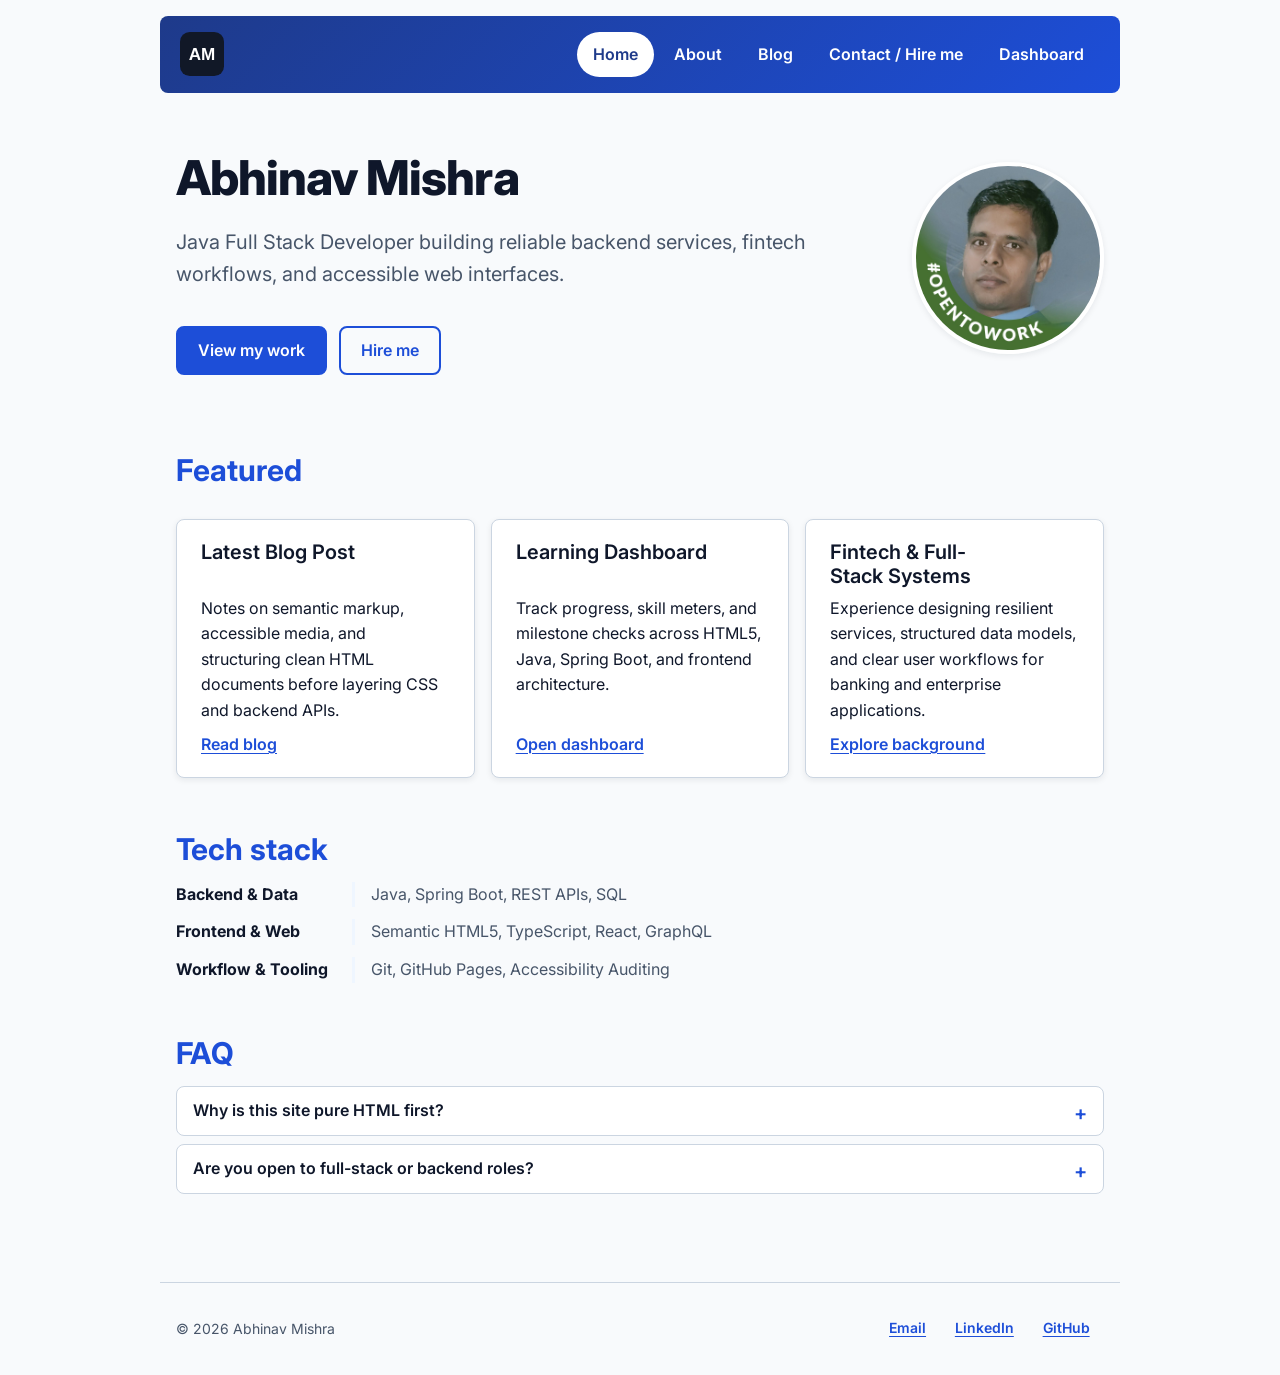
==== index.html @ 23d0f758 "Portfolio site: HTML + CSS (Phase 1 frontend)" ====
<!DOCTYPE html>
<html lang="en">
<head>
  <meta charset="utf-8">
  <meta name="viewport" content="width=device-width, initial-scale=1">
  <title>Home | Abhinav Mishra</title>
  <meta name="description" content="Portfolio and learning dashboard of Abhinav Mishra, Java Full Stack Developer focusing on backend systems, APIs, and accessible web interfaces.">
  <meta name="author" content="Abhinav Mishra">
  <link rel="icon" type="image/svg+xml" href="data:image/svg+xml,%3Csvg%20xmlns='http://www.w3.org/2000/svg'%20viewBox='0%200%2032%2032'%3E%3Crect%20width='32'%20height='32'%20rx='6'%20fill='%23111827'/%3E%3Ctext%20x='50%25'%20y='56%25'%20dominant-baseline='middle'%20text-anchor='middle'%20fill='%23ffffff'%20font-family='sans-serif'%20font-size='14'%20font-weight='bold'%3EAM%3C/text%3E%3C/svg%3E">
  <meta property="og:title" content="Home | Abhinav Mishra">
  <meta property="og:description" content="Java Full Stack Developer portfolio covering backend engineering, learning notes, and accessible HTML5.">
  <meta property="og:image" content="https://abhinavmishra904.github.io/images/profile.jpeg">
  <meta property="og:type" content="website">
  <!-- Day 11: the ONE shared stylesheet for every page -->
  <link rel="stylesheet" href="css/style.css">
</head>
<body>
  <a href="#main-content">Skip to main content</a>

  <header>
    <a href="index.html" aria-label="Abhinav Mishra Home">
      <svg width="36" height="36" viewBox="0 0 36 36" role="img" aria-label="AM monogram logo">
        <rect width="36" height="36" rx="8" fill="#111827"></rect>
        <text x="18" y="23" text-anchor="middle" fill="#ffffff" font-family="sans-serif" font-size="14" font-weight="bold">AM</text>
      </svg>
    </a>
    <nav aria-label="Main">
      <ul>
        <li><a href="index.html" aria-current="page">Home</a></li>
        <li><a href="about.html">About</a></li>
        <li><a href="blog.html">Blog</a></li>
        <li><a href="apply.html">Contact / Hire me</a></li>
        <li><a href="dashboard.html">Dashboard</a></li>
      </ul>
    </nav>
  </header>

  <main id="main-content">
    <section aria-labelledby="hero-heading">
      <h1 id="hero-heading">Abhinav Mishra</h1>
      <p>Java Full Stack Developer building reliable backend services, fintech workflows, and accessible web interfaces.</p>
      <img src="images/profile.jpeg" alt="Portrait of Abhinav Mishra" width="320" height="320" fetchpriority="high">
      <p>
        <a href="blog.html">View my work</a>
        <a href="apply.html">Hire me</a>
      </p>
    </section>

    <section aria-labelledby="featured-heading">
      <h2 id="featured-heading">Featured</h2>
      <article>
        <h3>Latest Blog Post</h3>
        <p>Notes on semantic markup, accessible media, and structuring clean HTML documents before layering CSS and backend APIs.</p>
        <a href="blog.html">Read blog</a>
      </article>
      <article>
        <h3>Learning Dashboard</h3>
        <p>Track progress, skill meters, and milestone checks across HTML5, Java, Spring Boot, and frontend architecture.</p>
        <a href="dashboard.html">Open dashboard</a>
      </article>
      <article>
        <h3>Fintech &amp; Full-Stack Systems</h3>
        <p>Experience designing resilient services, structured data models, and clear user workflows for banking and enterprise applications.</p>
        <a href="about.html">Explore background</a>
      </article>
    </section>

    <section aria-labelledby="stack-heading">
      <h2 id="stack-heading">Tech stack</h2>
      <dl>
        <dt>Backend &amp; Data</dt>
        <dd>Java, Spring Boot, REST APIs, SQL</dd>
        <dt>Frontend &amp; Web</dt>
        <dd>Semantic HTML5, TypeScript, React, GraphQL</dd>
        <dt>Workflow &amp; Tooling</dt>
        <dd>Git, GitHub Pages, Accessibility Auditing</dd>
      </dl>
    </section>

    <section aria-labelledby="faq-heading">
      <h2 id="faq-heading">FAQ</h2>
      <details>
        <summary>Why is this site pure HTML first?</summary>
        <p>Starting with semantic HTML5 and keyboard accessibility ensures the underlying document structure and navigation work before adding visual styling and backend integration.</p>
      </details>
      <details>
        <summary>Are you open to full-stack or backend roles?</summary>
        <p>Yes. Use the Contact / Hire me page to share role details, project scope, or collaboration inquiries.</p>
      </details>
    </section>
  </main>

  <footer>
    <p>&copy; <time datetime="2026">2026</time> Abhinav Mishra</p>
    <ul>
      <li><a href="mailto:abhinavmishra904@gmail.com">Email</a></li>
      <li><a href="https://linkedin.com/in/abhinav-mishra-3a20361ab" target="_blank" rel="noopener noreferrer">LinkedIn</a></li>
      <li><a href="https://github.com/abhinavmishra904" target="_blank" rel="noopener noreferrer">GitHub</a></li>
    </ul>
  </footer>

  <!--
  Day 5 Testing Results:
  - W3C Validator (2026-11-19): 0 errors on all 6 pages. Fixed: favicon data: URL had raw spaces (now %20).
    1 warning left on about.html: table border="1" is obsolete; replace with CSS in Week 2.
  - Lighthouse Accessibility (index.html): 23/24 audits passed. Failing: touch target size (nav links, FAQ summaries, footer links too small/close; needs 24x24px) — fix with CSS padding in Week 2
  - Navigation check: all nav, in-page #anchor and image paths resolve on all 6 pages (automated check).
  - Keyboard tab test (index.html): PASS — skip link is the first Tab stop, Enter on it jumps into main content, Enter opens FAQ details.
  -->
</body>
</html>
---- css/style.css ----
/* =====================================================================
   Abhinav Mishra — Portfolio stylesheet (Day 16 reference solution)
   = the Day 11 stylesheet + a new section 8, PAGE LAYOUT (Day 16), which lays
   out every page with Flexbox and Grid, mobile-first, from 320px to desktop.
   ONE file for all 6 pages. Order: fonts → tokens → reset → base →
   layout → components → page-specific → PAGE LAYOUT → media queries.
   ===================================================================== */


/* ===================================================================
   0. FONTS — @import must be the FIRST rule in the file
   =================================================================== */
@import url("https://fonts.googleapis.com/css2?family=Inter:wght@400;600;800&display=swap");


/* ===================================================================
   1. TOKENS
   Every text/background pair below was measured (WCAG AA 4.5:1 text, 3:1 UI)
   =================================================================== */
:root {
  /* Colours — light theme */
  --brand: #1d4ed8;          /* on --bg 6.4:1, white on it 6.7:1 */
  --brand-dark: #1e3a8a;     /* hover; white on it 10.4:1 */
  --brand-soft: #eff6ff;     /* tints: tags, aside, featured */
  --on-brand: #ffffff;       /* text on brand-coloured buttons */
  --accent: #b45309;         /* focus ring: 4.8:1 on --bg */
  --danger: #b91c1c;
  --bg: #f8fafc;
  --surface: #ffffff;
  --text: #0f172a;           /* 17.1:1 on --bg */
  --text-muted: #475569;     /* 7.2:1 on --bg */
  --border: #cbd5e1;
  --mark-bg: #fde68a;
  --mark-text: #0f172a;

  /* The header keeps its own colours so it stays dark in BOTH themes */
  --header-from: #1e3a8a;
  --header-to: #1d4ed8;
  --header-text: #ffffff;    /* 6.7–10.4:1 across the gradient */

  /* Fonts */
  --font-sans: "Inter", system-ui, -apple-system, "Segoe UI", Roboto, sans-serif;
  --font-mono: ui-monospace, "SF Mono", Menlo, Consolas, monospace;

  /* Type scale (≈ 1.25 ratio); h1 is fluid but still follows the user's text zoom */
  --step--1: 0.875rem;
  --step-0: 1rem;
  --step-1: 1.25rem;
  --step-2: 1.5rem;
  --step-3: 1.875rem;
  --step-4: clamp(2rem, 1.4rem + 2.5vw, 3rem);

  /* Shape, depth, motion */
  --radius: 0.5rem;
  --radius-sm: 0.25rem;
  --shadow: 0 2px 6px rgb(15 23 42 / 0.08);
  --shadow-hover: 0 10px 24px rgb(15 23 42 / 0.14);
  --speed: 180ms;
  --ease: cubic-bezier(0.2, 0.8, 0.2, 1);
  --tap: 2.75rem;            /* 44px minimum touch target */

  color-scheme: light dark;  /* the browser darkens scrollbars and controls when the OS is dark */
}

/* Dark theme: ONLY variables change — no extra rules needed anywhere else */
@media (prefers-color-scheme: dark) {
  :root {
    --brand: #60a5fa;        /* on --bg 7.4:1 */
    --brand-dark: #93c5fd;   /* hover gets LIGHTER on dark */
    --brand-soft: #1e293b;
    --on-brand: #0b1120;     /* dark text on light-blue buttons 7.4:1 */
    --accent: #fbbf24;
    --danger: #f87171;
    --bg: #0b1120;
    --surface: #111827;
    --text: #f1f5f9;
    --text-muted: #94a3b8;
    --border: #334155;
    --mark-bg: #854d0e;
    --mark-text: #fefce8;
    --shadow: 0 2px 8px rgb(0 0 0 / 0.45);
    --shadow-hover: 0 10px 24px rgb(0 0 0 / 0.65);
  }
}


/* ===================================================================
   2. RESET
   =================================================================== */
*,
*::before,
*::after {
  box-sizing: border-box;
}

input, button, select, textarea {
  font: inherit;             /* form controls don't inherit fonts by default */
  color: inherit;
}

img, video, iframe, svg, canvas {
  max-width: 100%;           /* never overflow the container (phones!) */
}

img, video {
  height: auto;              /* keep the aspect ratio when shrinking */
}


/* ===================================================================
   3. BASE — plain element selectors
   =================================================================== */
html {
  scroll-behavior: smooth;
}

body {
  margin: 0;
  font-family: var(--font-sans);
  font-size: var(--step-0);
  line-height: 1.6;
  color: var(--text);
  background: var(--bg);
  accent-color: var(--brand);          /* checkboxes, radios, range, progress */
  -webkit-font-smoothing: antialiased;
}

h1, h2, h3 {
  line-height: 1.2;
  text-wrap: balance;
  margin: 1.75em 0 0.5em;
}
h1 { font-size: var(--step-4); font-weight: 800; letter-spacing: -0.02em; margin-top: 0.5em; }
h2 { font-size: var(--step-3); font-weight: 700; color: var(--brand); }
h3 { font-size: var(--step-1); font-weight: 600; }

main p,
main li,
main dd {
  max-width: 65ch;
  text-wrap: pretty;
}

a {
  color: var(--brand);
  text-decoration-thickness: 1px;
  text-underline-offset: 0.2em;
  transition: color var(--speed) var(--ease), text-decoration-thickness var(--speed) var(--ease);
}
a:hover { text-decoration-thickness: 2px; }

:focus-visible {
  outline: 3px solid var(--accent);
  outline-offset: 2px;
}

/* Jumping to a #section leaves a little space above the heading */
[id] { scroll-margin-top: 1rem; }

code, pre, kbd { font-family: var(--font-mono); font-size: 0.9em; }
code {
  background: var(--brand-soft);
  padding: 0.1em 0.35em;
  border-radius: var(--radius-sm);
}
pre {
  background: var(--surface);
  border: 1px solid var(--border);
  border-radius: var(--radius);
  padding: 1rem;
  overflow-x: auto;
  line-height: 1.45;
}
pre code { background: none; padding: 0; }   /* no double background inside code blocks */
kbd {
  border: 1px solid var(--border);
  border-bottom-width: 2px;
  border-radius: var(--radius-sm);
  padding: 0.05em 0.4em;
  background: var(--surface);
}

small { font-size: var(--step--1); color: var(--text-muted); }

mark {
  background: var(--mark-bg);
  color: var(--mark-text);
  padding: 0 0.15em;
  border-radius: 0.15em;
}

del { color: var(--text-muted); }
ins { text-decoration-color: var(--brand); }

table {
  width: 100%;
  border-collapse: collapse;
  background: var(--surface);
  border: 1px solid var(--border);
  border-radius: var(--radius);
}
caption {
  text-align: left;
  font-weight: 600;
  padding-bottom: 0.5rem;
}
th, td {
  text-align: left;
  vertical-align: top;
  padding: 0.6rem 0.8rem;
  border-bottom: 1px solid var(--border);
}
th { background: var(--brand-soft); }

figure { margin: 1.5rem 0; }
figcaption { font-size: var(--step--1); color: var(--text-muted); margin-top: 0.5rem; }

blockquote {
  margin: 0;
  padding: 0.5rem 1.25rem;
  border-left: 4px solid var(--brand);
  font-size: var(--step-1);
  font-style: italic;
}
blockquote p { margin: 0; }

address { font-style: normal; }


/* ===================================================================
   4. LAYOUT — the landmarks share one centred column
   =================================================================== */
body > header,
main,
body > footer {
  max-width: 60rem;
  margin-inline: auto;
  padding-inline: 1rem;
}

main {
  padding-block: 1rem 3rem;
}

/* Skip link: off-screen until a keyboard user tabs to it (never display: none) */
a[href="#main-content"] {
  position: absolute;
  left: -9999px;
}
a[href="#main-content"]:focus {
  position: static;
  display: inline-block;
  margin: 0.75rem 1rem;
  padding: 0.6rem 1rem;
  background: var(--brand);
  color: var(--on-brand);
  border-radius: var(--radius);
  font-weight: 600;
}


/* ===================================================================
   5. COMPONENTS
   =================================================================== */

/* ---------- Site header (body > header skips the blog article's own <header>) ---------- */
body > header {
  margin-top: 1rem;
  padding: 1rem 1.25rem;
  background: linear-gradient(135deg, var(--header-from), var(--header-to));
  color: var(--header-text);
  border-radius: var(--radius);
}

body > header > a {                 /* the logo link */
  display: inline-block;
  border-radius: var(--radius);
}
body > header svg { display: block; width: 2.75rem; height: 2.75rem; }

body > header :focus-visible {
  outline-color: var(--header-text);   /* amber on blue was 1.33:1; white is 6.7:1+ */
}

/* ---------- Main nav: touch-friendly chips ---------- */
nav[aria-label="Main"] ul {
  list-style: none;
  margin: 0.75rem 0 0;
  padding: 0;
}
nav[aria-label="Main"] li {
  display: inline-block;
  margin: 0 0.25rem 0.25rem 0;
}
nav[aria-label="Main"] a {
  display: inline-block;
  min-height: var(--tap);
  padding: 0.6rem 1rem;
  color: var(--header-text);
  text-decoration: none;
  font-weight: 600;
  border-radius: 999px;
}
nav[aria-label="Main"] a:hover {
  text-decoration: underline;
  text-underline-offset: 0.3em;
}

/* Current page: a white pill (10.4:1), clearly different from the other links.
   (0,2,2) ties with "nav[aria-label] a:hover" and comes later, so it wins on hover too — no !important */
nav[aria-label="Main"] a[aria-current="page"] {
  background: var(--header-text);
  color: var(--header-from);
}

/* ---------- "On this page" navs (about.html, blog.html) ---------- */
nav[aria-label="On this page"] ul {
  list-style: none;
  padding: 0;
  margin: 0 0 1.5rem;
}
nav[aria-label="On this page"] li {
  display: inline-block;
  margin: 0 0.4rem 0.4rem 0;
}
nav[aria-label="On this page"] a {
  display: inline-block;
  min-height: var(--tap);
  padding: 0.55rem 0.9rem;
  border: 1px solid var(--border);
  border-radius: 999px;
  background: var(--surface);
  text-decoration: none;
  font-size: var(--step--1);
  font-weight: 600;
}
nav[aria-label="On this page"] a:hover { border-color: var(--brand); }

/* ---------- Cards ---------- */
:where(main) article {
  background: var(--surface);
  border: 1px solid var(--border);
  border-radius: var(--radius);
  padding: 1.25rem 1.5rem;
  margin-bottom: 1rem;
  box-shadow: var(--shadow);
}
/* No big gap above the first thing in a card (h3 on the home page, the blog post's <header>) */
:where(main) article > :first-child,
:where(main) article > header > :first-child { margin-top: 0; }

/* Only the home-page cards lift (the transition sits on the NORMAL state) */
[aria-labelledby="featured-heading"] article {
  transition: transform var(--speed) var(--ease), box-shadow var(--speed) var(--ease);
}
[aria-labelledby="featured-heading"] article:hover,
[aria-labelledby="featured-heading"] article:focus-within {
  transform: translateY(-4px);
  box-shadow: var(--shadow-hover);
}
[aria-labelledby="featured-heading"] article a {
  font-weight: 600;
}

/* ---------- Description lists (tech stack, glossary) ---------- */
dl { margin: 0; }
dt {
  font-weight: 700;
  margin-top: 1rem;
}
dd {
  margin: 0.25rem 0 0;
  padding-left: 1rem;
  border-left: 3px solid var(--brand-soft);
  color: var(--text-muted);
}

/* ---------- FAQ: details / summary ---------- */
details {
  background: var(--surface);
  border: 1px solid var(--border);
  border-radius: var(--radius);
  margin-bottom: 0.5rem;
}
summary {
  display: block;                       /* removes the default ▶ marker */
  min-height: var(--tap);
  padding: 0.7rem 2.5rem 0.7rem 1rem;
  font-weight: 600;
  cursor: pointer;
  position: relative;
}
summary::-webkit-details-marker { display: none; }
summary::after {
  content: "+";
  position: absolute;
  right: 1rem;
  top: 0.6rem;
  font-size: 1.25rem;
  color: var(--brand);
}
details[open] summary::after { content: "−"; }
details[open] summary { border-bottom: 1px solid var(--border); }
details > :not(summary) {
  margin: 0;
  padding: 0.75rem 1rem;
}

/* ---------- Buttons (secondary by default, primary for the main action) ---------- */
button,
a[href="blog.html"]:where([aria-labelledby="hero-heading"] *),
a[href="apply.html"]:where([aria-labelledby="hero-heading"] *),
main > p > a[href="index.html"]:only-child {
  display: inline-block;
  min-height: var(--tap);
  padding: 0.6rem 1.25rem;
  border: 2px solid var(--brand);
  border-radius: var(--radius);
  background: transparent;
  color: var(--brand);
  font-weight: 600;
  text-decoration: none;
  cursor: pointer;
  transition: background-color var(--speed) var(--ease), color var(--speed) var(--ease), transform 100ms var(--ease);
}

/* Primary: form submit (not "Save draft"), the first hero link, the 404 link */
button[type="submit"]:not([formnovalidate], [value]),
[aria-labelledby="hero-heading"] p a:first-child,
main > p > a[href="index.html"]:only-child {
  background: var(--brand);
  color: var(--on-brand);
}

button:hover,
[aria-labelledby="hero-heading"] p a:hover,
main > p > a[href="index.html"]:only-child:hover {
  background: var(--brand-dark);
  border-color: var(--brand-dark);
  color: var(--on-brand);
}
button:active { transform: scale(0.97); }
button:disabled { opacity: 0.5; cursor: not-allowed; transform: none; }

/* ---------- Forms (apply.html) ---------- */
form > div { margin-bottom: 1rem; }

fieldset {
  min-width: 0;              /* fieldsets default to min-width: min-content, so wide content
                                (the file input) made apply.html scroll sideways on phones */
  background: var(--surface);
  border: 1px solid var(--border);
  border-radius: var(--radius);
  padding: 1rem 1.25rem 0.5rem;
  margin: 0 0 1.25rem;
}
legend {
  font-weight: 700;
  font-size: var(--step-1);
  color: var(--brand);
  padding-inline: 0.4rem;
}
fieldset > div { margin-bottom: 1rem; }

/* A fieldset INSIDE a fieldset (Work mode, Core skills): lighter, no card */
fieldset fieldset {
  background: transparent;
  border: none;
  border-top: 1px solid var(--border);
  border-radius: 0;
  padding: 0.5rem 0 0;
}
fieldset fieldset legend { font-size: var(--step-0); color: var(--text); padding-inline: 0; }

label[for] {
  display: block;
  font-weight: 600;
  margin-bottom: 0.25rem;
}

/* Radio and checkbox labels wrap their input: make each one a tappable chip */
label:has(> input[type="radio"]),
label:has(> input[type="checkbox"]) {
  display: inline-block;
  min-height: var(--tap);
  padding: 0.55rem 0.9rem 0.55rem 0.6rem;
  margin: 0 0.4rem 0.5rem 0;
  border: 1px solid var(--border);
  border-radius: 999px;
  cursor: pointer;
}
label:has(> input:checked) {
  border-color: var(--brand);
  background: var(--brand-soft);
  font-weight: 600;
}

input:not([type="radio"], [type="checkbox"], [type="file"], [type="hidden"]),
select,
textarea {
  display: block;
  width: 100%;
  min-height: var(--tap);
  padding: 0.55rem 0.75rem;
  background: var(--bg);
  border: 1px solid var(--border);
  border-radius: var(--radius-sm);
  transition: border-color var(--speed) var(--ease), box-shadow var(--speed) var(--ease);
}
textarea { resize: vertical; min-height: 8rem; }

input:focus-visible,
select:focus-visible,
textarea:focus-visible {
  border-color: var(--brand);
  box-shadow: 0 0 0 3px var(--brand-soft);
}

/* Show red only AFTER the user has interacted (not on page load) */
input:user-invalid,
textarea:user-invalid {
  border-color: var(--danger);
}

input[type="file"] { display: block; max-width: 100%; padding: 0.5rem 0; }

::placeholder { color: var(--text-muted); opacity: 1; }

/* ---------- Footer ---------- */
body > footer {
  margin-top: 2rem;
  padding-block: 1.5rem;
  border-top: 1px solid var(--border);
  color: var(--text-muted);
  font-size: var(--step--1);
}
body > footer p { margin: 0 0 0.5rem; }
body > footer ul {
  list-style: none;
  padding: 0;
  margin: 0;
}
body > footer li { display: inline-block; margin-right: 0.25rem; }
body > footer ul a {
  display: inline-block;
  min-height: var(--tap);
  padding: 0.65rem 0.9rem;
  font-weight: 600;
}


/* ===================================================================
   6. PAGE-SPECIFIC
   =================================================================== */

/* ---------- Home (index.html) hero ---------- */
[aria-labelledby="hero-heading"] {
  padding: 1rem 0 0.5rem;
}
[aria-labelledby="hero-heading"] > p:first-of-type {
  font-size: var(--step-1);
  color: var(--text-muted);
}
[aria-labelledby="hero-heading"] p a + a { margin-left: 0.5rem; }

/* ---------- Profile photo (index + about) ---------- */
img[src*="profile"] {
  width: 10rem;
  aspect-ratio: 1;
  object-fit: cover;
  border-radius: 50%;
  border: 4px solid var(--surface);
  box-shadow: var(--shadow);
  margin: 0.5rem 0;
}

/* ---------- About: experience list ---------- */
#experience li { margin-bottom: 0.75rem; }

/* ---------- Blog ---------- */
.tag {
  display: inline-block;
  padding: 0.1rem 0.6rem;
  border-radius: 999px;
  background: var(--brand-soft);
  color: var(--brand);
  font-size: var(--step--1);
  font-weight: 600;
}
main > aside {
  background: var(--brand-soft);
  border-left: 4px solid var(--brand);
  border-radius: var(--radius);
  padding: 0.25rem 1.25rem 1rem;
  margin: 1.5rem 0;
}
main > aside h2 { margin-top: 0.75rem; font-size: var(--step-1); }
article > header p,
article > footer {
  color: var(--text-muted);
  font-size: var(--step--1);
}
:where(main) article img { border-radius: var(--radius); }

/* ---------- Dashboard ---------- */
progress,
meter {
  display: block;
  width: min(24rem, 100%);
  height: 1rem;
  margin-top: 0.25rem;
}
#progress > div,
#skills > div { margin-bottom: 0.9rem; }
#progress label[for],
#skills label[for] { margin-bottom: 0; }

video,
iframe {
  border: 1px solid var(--border);
  border-radius: var(--radius);
  background: var(--surface);
}
picture img,
#media img { border-radius: var(--radius); }

[popover] {
  border: 1px solid var(--border);
  border-radius: var(--radius);
  padding: 0.75rem 1.25rem;
  background: var(--surface);
  color: var(--text);
  box-shadow: var(--shadow-hover);
}

dialog {
  border: none;
  border-radius: var(--radius);
  padding: 1.5rem;
  max-width: min(28rem, 90vw);
  background: var(--surface);
  color: var(--text);
  box-shadow: 0 20px 50px rgb(0 0 0 / 0.35);
}
dialog::backdrop {
  background: rgb(15 23 42 / 0.6);
  backdrop-filter: blur(2px);
}
dialog h3 { margin-top: 0; }
dialog button + button { margin-left: 0.5rem; }
dialog button[value="confirm"] {
  background: var(--danger);
  border-color: var(--danger);
  color: var(--surface);
}

/* ---------- 404 ---------- */
main:has(> p > a[href="index.html"]:only-child) {
  text-align: center;
  padding-block: 4rem;
}
main:has(> p > a[href="index.html"]:only-child) p {
  margin-inline: auto;
}


/* ===================================================================
   8. PAGE LAYOUT (Day 16) — Flexbox + Grid, mobile-first
   Breakpoints: base = phones · 40rem (640px) = tablets · 64rem (1024px) = laptops.
   Page-specific layouts are scoped with :has(), so no HTML changes were needed:
     index      → [aria-labelledby="hero-heading"], [aria-labelledby="featured-heading"]
     about      → main:has(> #education)
     blog       → main:has(> #glossary)
     apply      → main:has(> form)
     dashboard  → main:has(> #progress)
     404        → main:has(> p > a[href="index.html"]:only-child)
   =================================================================== */

/* ---------- D16 Task 1 — the page: header / main / footer ---------- */

/* Three rows: header and footer take their content height, main takes the rest (1fr), so the
   footer sits at the bottom of short pages like the 404. minmax(0, 1fr) for the single column
   stops any wide child (a table, a video) from stretching the whole page (the Day 15 bug). */
body {
  display: grid;
  grid-template-rows: auto 1fr auto;
  grid-template-columns: minmax(0, 1fr);
  min-height: 100dvh;
}

/* FOUND IN TESTING (overflow on 4 pages at 320–768px): header, main and footer keep their
   Day 11 "max-width: 60rem; margin-inline: auto" centring. On a GRID ITEM, auto margins switch
   off the default stretching, so the item becomes fit-content sized: it refuses to get narrower
   than its widest unbreakable content (its min-content), and main stuck out past the screen.
   As plain blocks on Day 11 they simply took the available width. width: 100% restores that:
   full width of the column, capped by max-width, still centred by the auto margins. */
body > header,
main,
body > footer {
  width: 100%;
}

/* FOUND IN TESTING: when the skip link is focused, Day 11 makes it position: static — which
   would turn it into a 4th grid item and push the header into the stretchy 1fr row. Keep it
   absolutely positioned (outside the grid) while focused, at the top-left. */
a[href="#main-content"]:focus {
  position: absolute;
  top: 0.5rem;
  left: 1rem;
  z-index: 100;
}

/* ---------- D16 Task 2 — header: logo left, nav right, wraps on phones ---------- */

/* One dimension, content-sized → Flexbox. flex-wrap lets the nav drop below the logo
   on narrow screens instead of squeezing or overflowing. */
body > header {
  display: flex;
  flex-wrap: wrap;
  align-items: center;
  gap: 0.5rem 1.5rem;
}
body > header nav {
  margin-left: auto;              /* swallows the free space: nav goes to the right */
}

/* Nav links in a wrapping row (they were inline-block list items with margins since Day 11) */
nav[aria-label="Main"] ul {
  display: flex;
  flex-wrap: wrap;
  gap: 0.25rem;
  margin: 0;
}
nav[aria-label="Main"] li {
  margin: 0;
}

/* ---------- D16 Task 3 — footer: © left, links right ---------- */
body > footer {
  display: flex;
  flex-wrap: wrap;
  justify-content: space-between;
  align-items: center;
  gap: 0.25rem 1rem;
}
body > footer p {
  margin: 0;
}
body > footer ul {
  display: flex;
  flex-wrap: wrap;
}
body > footer li {
  margin: 0;
}

/* ---------- Home ---------- */

/* D16 Task 4 — hero. Phone: the HTML order (name, tagline, photo, buttons).
   From 40rem: a 2-column grid with the photo on the right, spanning all three text rows. */
@media (min-width: 40rem) {
  [aria-labelledby="hero-heading"] {
    display: grid;
    grid-template-columns: minmax(0, 1fr) auto;
    grid-template-areas:
      "title   photo"
      "tagline photo"
      "links   photo";
    align-items: center;
    column-gap: 2rem;
  }
  [aria-labelledby="hero-heading"] > h1          { grid-area: title; margin-bottom: 0; }
  [aria-labelledby="hero-heading"] > p:first-of-type { grid-area: tagline; }
  [aria-labelledby="hero-heading"] > img         { grid-area: photo; width: 12rem; }
  [aria-labelledby="hero-heading"] > p:last-of-type  { grid-area: links; }
}

/* D16 Task 5 — featured cards: as many columns as fit (3 on desktop, 1 on phones), each at
   least 16rem — or the full width on tiny screens, thanks to min(100%, 16rem). */
[aria-labelledby="featured-heading"] {
  display: grid;
  grid-template-columns: repeat(auto-fit, minmax(min(100%, 16rem), 1fr));
  gap: 1rem;
}
[aria-labelledby="featured-heading"] > h2 {
  grid-column: 1 / -1;            /* the heading spans every column */
}

/* D16 Task 5 — SUBGRID: each card (h3, p, link) uses 3 rows of the parent grid, so the titles,
   texts and "Read …" links line up across the three cards even when the texts differ in length. */
[aria-labelledby="featured-heading"] article {
  display: grid;
  grid-row: span 3;
  grid-template-rows: subgrid;
  row-gap: 0.5rem;
  margin: 0;                      /* the grid gap replaces the Day 11 card margin */
}
[aria-labelledby="featured-heading"] article > * {
  margin: 0;
}
[aria-labelledby="featured-heading"] article > a {
  align-self: end;                /* links sit on the bottom line of the card */
  justify-self: start;
}

/* D16 Task 6 — description lists (tech stack on Home, glossary on Blog).
   Phone: stacked (dt above dd). From 40rem: a 2-column grid, term left, description right. */
@media (min-width: 40rem) {
  main dl {
    display: grid;
    grid-template-columns: max-content minmax(0, 1fr);
    gap: 0.75rem 1.5rem;
  }
  main dt,
  main dd {
    margin: 0;
  }
}

/* ---------- About ---------- */

/* D16 Task 8 — the About section: photo beside the text from 40rem (the media-object idea,
   done with Grid so the photo can span all four paragraphs). */
@media (min-width: 40rem) {
  #about {
    display: grid;
    grid-template-columns: auto minmax(0, 1fr);
    column-gap: 1.5rem;
    align-items: start;
  }
  #about > h2  { grid-column: 1 / -1; }
  #about > img { grid-row: 2 / span 4; margin-top: 0; }
  #about > p   { grid-column: 2; }
}

/* D16 Task 8 — skills as wrapping chips (Flexbox, the Day 13 tag pattern) */
#skills ul {
  display: flex;
  flex-wrap: wrap;
  gap: 0.5rem;
  list-style: none;
  padding: 0;
}
#skills li {
  padding: 0.3rem 0.8rem;
  border-radius: 999px;
  background: var(--brand-soft);
  color: var(--brand);
  font-weight: 600;
  font-size: var(--step--1);
}

/* D16 Task 7 — from 64rem: the "On this page" nav becomes a STICKY LEFT SIDEBAR.
   The h1 spans both columns; the nav sits in column 1 spanning all four section rows;
   align-self: start stops it stretching to the full height, so position: sticky works
   (a sticky element needs room to move inside its grid area). */
@media (min-width: 64rem) {
  main:has(> #education) {
    display: grid;
    grid-template-columns: 13rem minmax(0, 1fr);
    column-gap: 2.5rem;
    align-items: start;
  }
  main:has(> #education) > h1 {
    grid-column: 1 / -1;
  }
  main:has(> #education) > nav {
    grid-column: 1;
    grid-row: 2 / span 4;
    position: sticky;
    top: 1rem;
    align-self: start;
  }
  main:has(> #education) > section {
    grid-column: 2;
  }
  /* In the sidebar, the chips stack vertically and fill its width */
  main:has(> #education) > nav li {
    display: block;
    margin: 0 0 0.4rem;
  }
  main:has(> #education) > nav a {
    display: block;
  }
}

/* ---------- Blog ---------- */

/* D16 Task 9 — from 64rem: the post and the related-posts aside side by side, the aside sticky;
   FAQ and glossary side by side below. Three columns so the bottom row can split differently
   from the top row: the post spans 2, the aside 1; the FAQ 1, the glossary 2. */
@media (min-width: 64rem) {
  main:has(> #glossary) {
    display: grid;
    grid-template-columns: minmax(0, 1fr) minmax(0, 1fr) 16rem;
    grid-template-areas:
      "title title title"
      "toc   toc   toc"
      "post  post  side"
      "faq   gloss gloss";
    column-gap: 2rem;
    align-items: start;
  }
  main:has(> #glossary) > h1       { grid-area: title; }
  main:has(> #glossary) > nav      { grid-area: toc; }
  main:has(> #glossary) > article  { grid-area: post; }
  main:has(> #glossary) > aside    { grid-area: side; position: sticky; top: 1rem; margin: 0; }
  main:has(> #glossary) > #faq     { grid-area: faq; }
  main:has(> #glossary) > #glossary { grid-area: gloss; }
}

/* ---------- Contact / Hire me ---------- */

/* D16 Task 10 — the three buttons in a wrapping flex row (all widths) */
main:has(> form) form > div:last-of-type {
  display: flex;
  flex-wrap: wrap;
  gap: 0.75rem;
}

/* D16 Task 10 — from 64rem: the four fieldsets in a 2×2 grid. The hidden input has
   display: none, so it takes no cell. The confirm checkbox and the button row span both columns.
   align-items: stretch (the default) makes the two fieldsets in each row the same height. */
@media (min-width: 64rem) {
  main:has(> form) form {
    display: grid;
    grid-template-columns: minmax(0, 1fr) minmax(0, 1fr);
    gap: 1.25rem;
  }
  main:has(> form) form > fieldset,
  main:has(> form) form > div {
    margin: 0;
  }
  main:has(> form) form > div {
    grid-column: 1 / -1;
  }
}

/* ---------- Dashboard ---------- */

/* D16 Task 11 — every section becomes a widget card in an auto-fit grid. */
main:has(> #progress) {
  display: grid;
  grid-template-columns: repeat(auto-fit, minmax(min(100%, 18rem), 1fr));
  gap: 1.25rem;
  align-items: start;
  /* FOUND IN TESTING: with 3 columns, "progress, skills" fill 2 cells, then the 2-wide media
     widget doesn't fit in the 1 remaining cell, jumps to the next row and leaves a HOLE in the
     top-right. dense lets later widgets (location, contact …) backfill holes. It changes the
     visual order, which is OK here: the widgets are independent, so their order carries no
     meaning — but never use dense where the reading or Tab order matters (Day 14, §5). */
  grid-auto-flow: dense;
}
main:has(> #progress) > h1 {
  grid-column: 1 / -1;
}
main:has(> #progress) > section {
  container-type: inline-size;    /* each widget is a CONTAINER (see the @container rule below) */
  margin: 0;
  padding: 1rem 1.25rem;
  background: var(--surface);
  border: 1px solid var(--border);
  border-radius: var(--radius);
  box-shadow: var(--shadow);
}
main:has(> #progress) > section > h2 {
  margin-top: 0;
  font-size: var(--step-1);
}

/* The media widget spans 2 columns — but ONLY from 48rem, when there are surely 2 columns.
   On a 1-column phone grid, span 2 would create an extra implicit column and overflow. */
@media (min-width: 48rem) {
  #media {
    grid-column: span 2;
  }
}

/* D16 Task 11 — CONTAINER QUERY: in a wide widget (26rem+), each progress/skill row becomes
   one line — label | bar | value. In a narrow widget they stay stacked. The SAME widget
   reacts to its own width, wherever the grid puts it. */
@container (min-width: 26rem) {
  #progress > div,
  #skills > div {
    display: grid;
    grid-template-columns: 9rem minmax(0, 1fr) auto;
    align-items: center;
    column-gap: 0.75rem;
  }
  #progress > div progress,
  #skills > div meter {
    margin-top: 0;
  }
}

/* ---------- 404 ---------- */

/* D16 Task 12 — the message centred both ways: main fills the 1fr row (Task 1), and
   place-content: center puts the content block in the middle of it. */
main:has(> p > a[href="index.html"]:only-child) {
  display: grid;
  place-content: center;
  padding-block: 2rem;
}


/* ===================================================================
   7. MEDIA QUERIES
   =================================================================== */
@media (prefers-reduced-motion: reduce) {
  html { scroll-behavior: auto; }
  *,
  *::before,
  *::after {
    transition-duration: 0.01ms !important;
    animation-duration: 0.01ms !important;
    animation-iteration-count: 1 !important;
  }
}


/* ===================================================================
   DAY 16 PART C — TEST RESULTS (2026-11-22, measured in headless Chrome)

   13. Widths 320 / 375 / 768 / 1024 / 1440 on all 6 pages: NO sideways scroll on any page
       after two fixes:
       • main (and the header/footer) stuck out past the screen on about, blog, apply and
         dashboard at 320–768px. Cause: they're grid items with "margin-inline: auto", and auto
         margins stop grid items stretching, so they became fit-content sized and couldn't
         shrink below their content. Fix: width: 100% (top of section 8).
       • The skip link, when focused, would have become a 4th body grid item and pushed the
         header into the 1fr row. Fix: it stays position: absolute while focused.
       The blog's Java <pre> block is wider than a phone, but it scrolls inside its own box
       (overflow-x: auto from Day 11), so the page itself doesn't.
       Layouts confirmed: about = 2 columns from 1024px (sticky sidebar), blog = 3 columns
       from 1024px, dashboard = 1 → 2 → 3 columns (320 / 768 / 1024px), 404 centred.
       Dashboard bug found: a hole in the top-right when the 2-column media widget wrapped
       → grid-auto-flow: dense (the widgets' order doesn't matter, so this is safe here).

   14. Light and dark: no new colours were added in section 8 (only layout), and the new
       skills chips reuse --brand on --brand-soft: 6.16:1 light, 5.75:1 dark. Screenshots of
       the home page (light), about and dashboard (dark) checked.

   15. Keyboard: the sticky sidebars (About nav, Blog aside) sit in their OWN grid column,
       so they never overlap the content column, and focused links in main can't be hidden
       behind them. (A sticky HEADER would be the risky case; this site's header isn't sticky.)

   16. Lighthouse: not run here (it needs the Chrome DevTools panel). Every nav link, footer
       link, summary, button and chip still measured ≥ 44px tall, so the Day 11 result
       (touch targets fixed → 24/24) should hold. Run it on index.html to confirm.

   17. W3C CSS validator: 2 "errors", both container-query lines (container-type and the
       @container rule) that the validator doesn't know yet. 0 real errors.
   =================================================================== */
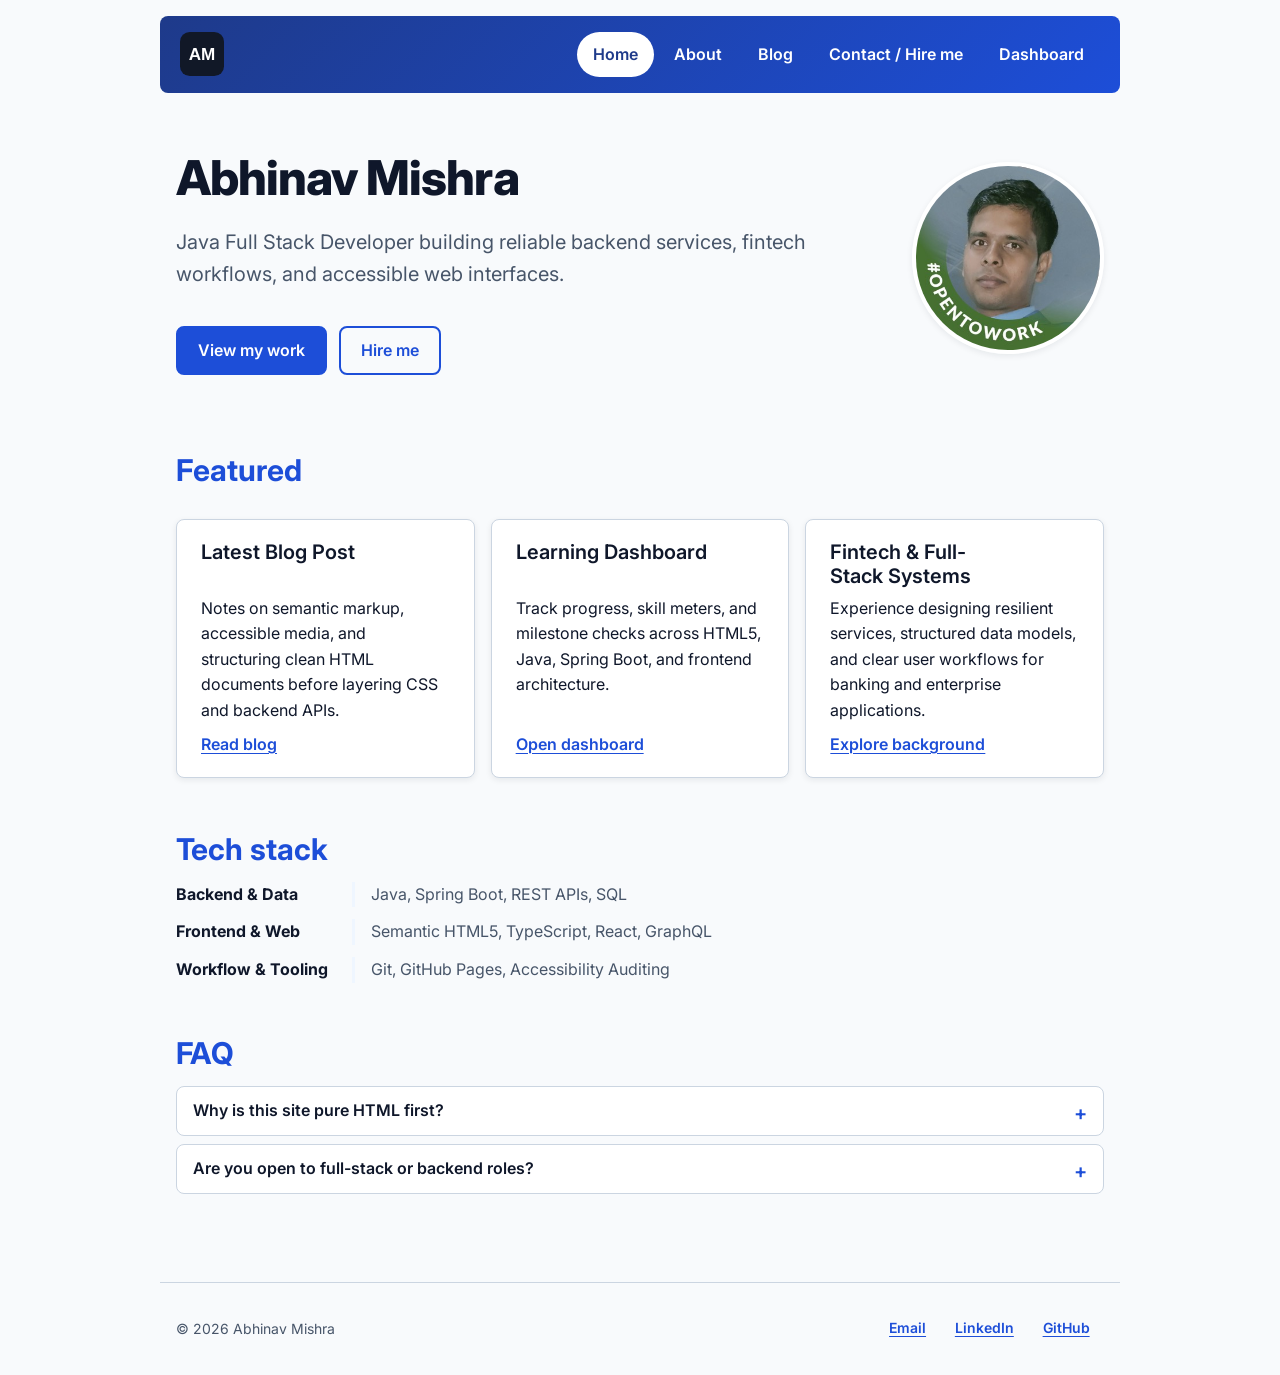
==== commit cb9ddc05: "Speed up first paint: font via <link> + preconnect, smaller photo with srcset Lighthouse mobile Perf" ====
--- a/index.html
+++ b/index.html
@@ -12,6 +12,10 @@
   <meta property="og:image" content="https://abhinavmishra904.github.io/images/profile.jpeg">
   <meta property="og:type" content="website">
   <!-- Day 11: the ONE shared stylesheet for every page -->
+  <!-- PERF: preconnect opens the connections to Google Fonts early; the font CSS loads in parallel with style.css (was an @import chain) -->
+  <link rel="preconnect" href="https://fonts.googleapis.com">
+  <link rel="preconnect" href="https://fonts.gstatic.com" crossorigin>
+  <link rel="stylesheet" href="https://fonts.googleapis.com/css2?family=Inter:wght@400;600;800&display=swap">
   <link rel="stylesheet" href="css/style.css">
 </head>
 <body>
@@ -39,7 +43,8 @@
     <section aria-labelledby="hero-heading">
       <h1 id="hero-heading">Abhinav Mishra</h1>
       <p>Java Full Stack Developer building reliable backend services, fintech workflows, and accessible web interfaces.</p>
-      <img src="images/profile.jpeg" alt="Portrait of Abhinav Mishra" width="320" height="320" fetchpriority="high">
+      <!-- PERF FIX (Lighthouse LCP): the 800px original (86 KB) was shown at 320px. srcset offers a 320px file for normal screens and 640px for 2x (Retina) screens; the browser picks one. profile.jpeg stays for og:image. -->
+      <img src="images/profile-320.jpg" srcset="images/profile-320.jpg 1x, images/profile-640.jpg 2x" alt="Portrait of Abhinav Mishra" width="320" height="320" fetchpriority="high">
       <p>
         <a href="blog.html">View my work</a>
         <a href="apply.html">Hire me</a>
--- a/css/style.css
+++ b/css/style.css
@@ -8,9 +8,13 @@
 
 
 /* ===================================================================
-   0. FONTS — @import must be the FIRST rule in the file
+   0. FONTS — loaded in each page's <head> with <link>, NOT @import here
+   PERF FIX (Lighthouse FCP): @import inside a stylesheet is only found AFTER
+   style.css downloads, so the font CSS became a 3rd round trip before first
+   paint (HTML → style.css → fonts.googleapis.com). <link> + preconnect in the
+   HTML lets the browser fetch both in parallel. display=swap still shows the
+   fallback font immediately.
    =================================================================== */
-@import url("https://fonts.googleapis.com/css2?family=Inter:wght@400;600;800&display=swap");
 
 
 /* ===================================================================
